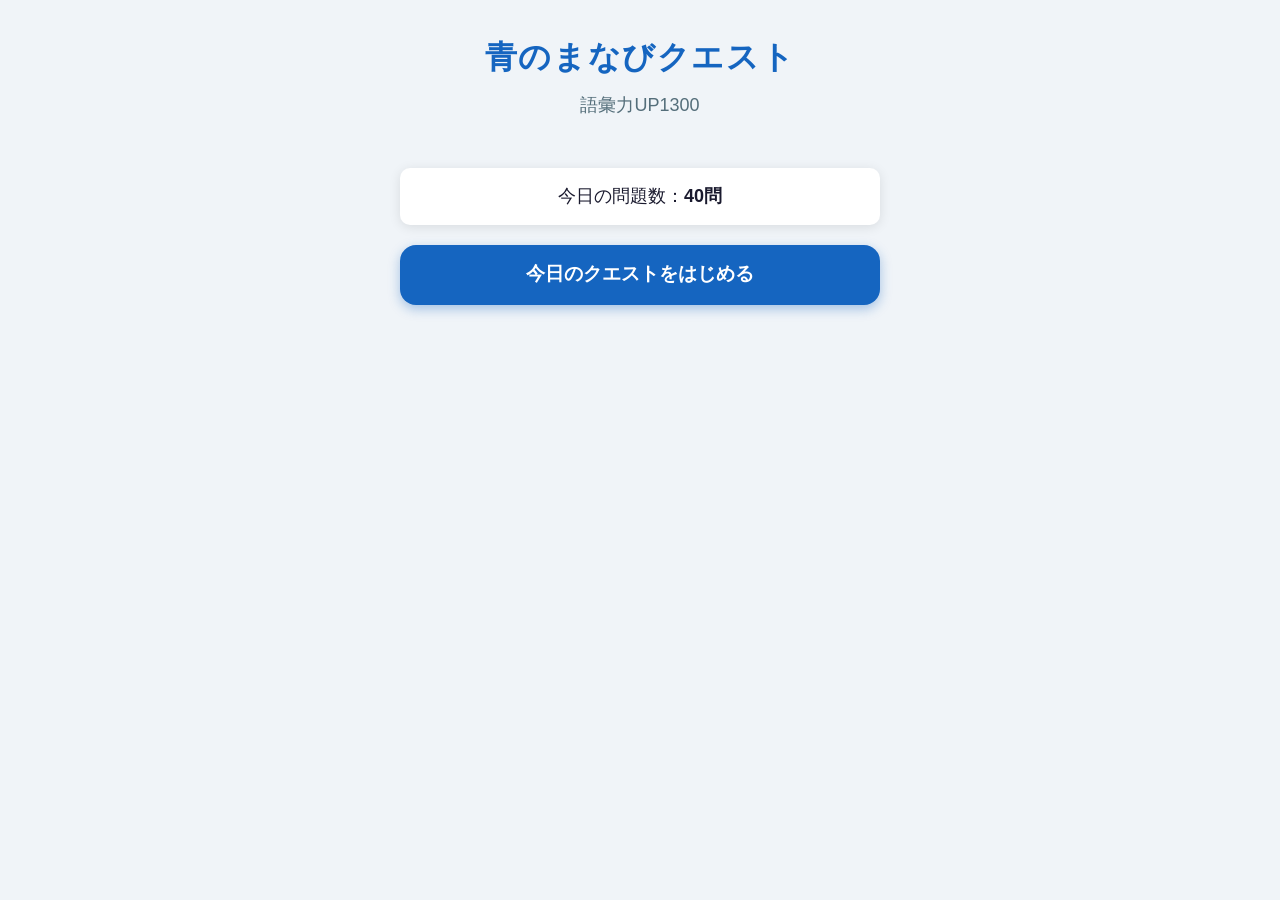
==== app/index.html @ 738be44b "feat: add initial vocab learning app UI Co-Authored-By: Claude Sonnet 4.6 <noreply@anthropic.com>" ====
<!DOCTYPE html>
<html lang="ja">
<head>
  <meta charset="UTF-8">
  <meta name="viewport" content="width=device-width, initial-scale=1.0, user-scalable=no">
  <title>青のまなびクエスト</title>
  <link rel="icon" href="favicon.png" type="image/png">
  <link rel="stylesheet" href="style.css">
</head>
<body>
  <div id="app">
    <div class="loading">読み込み中…</div>
  </div>
  <script src="app.js"></script>
</body>
</html>
---- app/style.css ----
/* ============================================================
   青のまなびクエスト — style.css
   iPad縦向き（768px前後）を基準に設計
   ============================================================ */

:root {
  --color-primary: #1565C0;
  --color-primary-dark: #0D47A1;
  --color-primary-light: #E3F2FD;
  --color-correct: #2E7D32;
  --color-correct-bg: #E8F5E9;
  --color-wrong: #C62828;
  --color-wrong-bg: #FFEBEE;
  --color-triangle: #E65100;
  --color-triangle-bg: #FFF3E0;
  --color-cleared1: #1565C0;
  --color-cleared2: #6A1B9A;
  --color-retry: #757575;
  --color-bg: #F0F4F8;
  --color-card: #FFFFFF;
  --color-text: #1A1A2E;
  --color-text-secondary: #546E7A;
  --color-border: #CFD8DC;
  --radius: 16px;
  --radius-sm: 10px;
  --shadow: 0 2px 12px rgba(0,0,0,0.10);
}

*, *::before, *::after {
  box-sizing: border-box;
  margin: 0;
  padding: 0;
}

html, body {
  height: 100%;
  background: var(--color-bg);
  color: var(--color-text);
  font-family: 'Hiragino Kaku Gothic ProN', 'Hiragino Sans', 'Meiryo', sans-serif;
  font-size: 18px;
  line-height: 1.6;
  -webkit-text-size-adjust: 100%;
}

#app {
  min-height: 100vh;
  display: flex;
  flex-direction: column;
  align-items: center;
}

.loading {
  margin-top: 40vh;
  color: var(--color-text-secondary);
  font-size: 20px;
}

/* ============================================================
   共通スクリーン
   ============================================================ */
.screen {
  width: 100%;
  max-width: 680px;
  padding: 24px 20px 60px;
}

/* ============================================================
   ホーム画面
   ============================================================ */
.screen-home {
  display: flex;
  flex-direction: column;
  align-items: center;
  padding-top: 60px;
}

.home-header {
  text-align: center;
  margin-bottom: 48px;
}

.home-title {
  font-size: 32px;
  font-weight: bold;
  color: var(--color-primary);
  letter-spacing: 0.05em;
}

.home-subtitle {
  font-size: 18px;
  color: var(--color-text-secondary);
  margin-top: 8px;
}

.home-body {
  width: 100%;
  max-width: 480px;
  display: flex;
  flex-direction: column;
  align-items: center;
  gap: 20px;
}

.home-info {
  font-size: 18px;
  color: var(--color-text);
  background: var(--color-card);
  border-radius: var(--radius-sm);
  padding: 14px 24px;
  width: 100%;
  text-align: center;
  box-shadow: var(--shadow);
}

.home-progress-note {
  font-size: 16px;
  color: var(--color-text-secondary);
  text-align: center;
  padding: 4px 0;
}

.home-completed-msg {
  background: var(--color-correct-bg);
  border: 2px solid var(--color-correct);
  border-radius: var(--radius);
  padding: 20px 24px;
  text-align: center;
  color: var(--color-correct);
  font-size: 20px;
  font-weight: bold;
  width: 100%;
}

/* ============================================================
   ボタン共通
   ============================================================ */
.btn {
  display: block;
  width: 100%;
  border: none;
  border-radius: var(--radius);
  font-family: inherit;
  font-size: 19px;
  font-weight: bold;
  cursor: pointer;
  transition: opacity 0.15s, transform 0.1s;
  text-align: center;
  padding: 16px 20px;
  min-height: 60px;
  line-height: 1.4;
}

.btn:active {
  opacity: 0.8;
  transform: scale(0.98);
}

.btn-start {
  background: var(--color-primary);
  color: #fff;
  box-shadow: 0 4px 12px rgba(21,101,192,0.35);
  max-width: 480px;
}

.btn-start:hover {
  background: var(--color-primary-dark);
}

/* ============================================================
   問題画面
   ============================================================ */
.screen-question {
  display: flex;
  flex-direction: column;
  gap: 0;
}

.question-header {
  display: flex;
  justify-content: space-between;
  align-items: center;
  padding: 12px 4px;
  margin-bottom: 4px;
}

.question-progress {
  font-size: 16px;
  font-weight: bold;
  color: var(--color-primary);
}

.question-phase {
  font-size: 14px;
  color: var(--color-text-secondary);
  background: var(--color-primary-light);
  border-radius: 6px;
  padding: 4px 10px;
}

.question-word {
  background: var(--color-primary);
  color: #fff;
  border-radius: var(--radius) var(--radius) 0 0;
  padding: 20px 20px 16px;
  margin-bottom: 0;
}

.word {
  font-size: 30px;
  font-weight: bold;
  display: block;
}

.reading {
  font-size: 16px;
  opacity: 0.85;
  margin-top: 4px;
  display: block;
}

.question-context {
  background: var(--color-card);
  padding: 10px 28px;
  font-size: 17px;
  line-height: 1.7;
}

.context-label {
  font-size: 12px;
  font-weight: bold;
  color: var(--color-primary);
  display: block;
  margin-bottom: 4px;
  text-transform: uppercase;
  letter-spacing: 0.08em;
}

.question-text {
  background: var(--color-primary-light);
  padding: 18px 20px;
  font-size: 20px;
  font-weight: bold;
  border-left: 4px solid var(--color-primary);
  border-bottom: 2px solid var(--color-border);
  margin-top: 10px;
  margin-bottom: 16px;
}

/* ============================================================
   選択肢
   ============================================================ */
.choices {
  display: flex;
  flex-direction: column;
  gap: 12px;
  margin-bottom: 20px;
}

.btn-choice {
  background: var(--color-card);
  color: var(--color-text);
  border: 2px solid var(--color-border);
  border-radius: var(--radius-sm);
  padding: 16px 16px;
  min-height: 64px;
  font-size: 18px;
  font-weight: normal;
  text-align: left;
  display: flex;
  align-items: center;
  gap: 12px;
  box-shadow: var(--shadow);
}

.btn-choice:hover:not(:disabled) {
  border-color: var(--color-primary);
  background: var(--color-primary-light);
}

.btn-choice.disabled {
  cursor: default;
  opacity: 1;
  transform: none;
}

.btn-choice.correct-answer {
  background: var(--color-correct-bg);
  border-color: var(--color-correct);
  border-width: 3px;
}

.btn-choice.wrong-answer {
  background: var(--color-wrong-bg);
  border-color: var(--color-wrong);
  border-width: 3px;
}

.choice-label {
  font-size: 15px;
  font-weight: bold;
  color: var(--color-primary);
  min-width: 28px;
  background: var(--color-primary-light);
  border-radius: 6px;
  padding: 2px 6px;
  text-align: center;
  flex-shrink: 0;
}

.correct-answer .choice-label {
  background: var(--color-correct);
  color: #fff;
}

.wrong-answer .choice-label {
  background: var(--color-wrong);
  color: #fff;
}

.choice-text {
  flex: 1;
  word-break: break-all;
}

/* ============================================================
   回答後の結果ブロック
   ============================================================ */
.result-block {
  border-radius: var(--radius-sm);
  padding: 18px 20px;
  margin-bottom: 16px;
}

.result-correct {
  background: var(--color-correct-bg);
  border-left: 5px solid var(--color-correct);
}

.result-wrong {
  background: var(--color-wrong-bg);
  border-left: 5px solid var(--color-wrong);
}

.result-label {
  font-size: 22px;
  font-weight: bold;
  margin-bottom: 8px;
}

.result-correct .result-label { color: var(--color-correct); }
.result-wrong .result-label { color: var(--color-wrong); }

.result-answer {
  font-size: 17px;
  margin-bottom: 8px;
}

.result-explanation {
  font-size: 17px;
  line-height: 1.65;
  color: var(--color-text-secondary);
}

/* ============================================================
   アクションボタン（次へ・ちょっとあやしい）
   ============================================================ */
.answer-actions {
  display: flex;
  flex-direction: column;
  gap: 12px;
}

.btn-unsure {
  background: var(--color-triangle-bg);
  color: var(--color-triangle);
  border: 2px solid var(--color-triangle);
  font-size: 18px;
}

.btn-unsure-active {
  background: var(--color-triangle);
  color: #fff;
}

.unsure-hint {
  font-size: 14px;
  color: var(--color-text-secondary);
  padding: 0 4px;
  line-height: 1.5;
}

.btn-next {
  background: var(--color-primary);
  color: #fff;
  font-size: 20px;
}

/* ============================================================
   通常完了画面
   ============================================================ */
.screen-complete {
  display: flex;
  flex-direction: column;
  align-items: center;
  padding-top: 48px;
  gap: 28px;
  text-align: center;
}

.complete-header {
  font-size: 26px;
  font-weight: bold;
  color: var(--color-primary);
}

.complete-summary {
  background: var(--color-card);
  border-radius: var(--radius);
  padding: 24px 32px;
  box-shadow: var(--shadow);
  display: flex;
  flex-direction: column;
  gap: 12px;
  width: 100%;
  max-width: 400px;
}

.summary-item {
  font-size: 20px;
}

.summary-circle { color: var(--color-correct); }
.summary-triangle { color: var(--color-triangle); }
.summary-cross { color: var(--color-wrong); }

.complete-message {
  font-size: 20px;
  line-height: 1.8;
  color: var(--color-text);
}

.complete-icon {
  font-size: 48px;
  margin-bottom: 8px;
}

.mastered-count {
  font-size: 18px;
  color: var(--color-primary);
  background: var(--color-primary-light);
  border-radius: var(--radius-sm);
  padding: 12px 20px;
  width: 100%;
  max-width: 400px;
}

/* ============================================================
   振り返り画面
   ============================================================ */
.screen-review {
  display: flex;
  flex-direction: column;
  gap: 20px;
}

.review-header {
  font-size: 24px;
  font-weight: bold;
  color: var(--color-primary);
  padding: 12px 4px 0;
}

.review-subheader {
  font-size: 16px;
  color: var(--color-text-secondary);
  padding: 0 4px;
  margin-top: -12px;
}

.review-summary {
  background: var(--color-card);
  border-radius: var(--radius);
  padding: 20px;
  box-shadow: var(--shadow);
  display: flex;
  flex-direction: column;
  gap: 8px;
}

.review-summary-row {
  font-size: 17px;
  display: flex;
  justify-content: space-between;
}

.review-list {
  display: flex;
  flex-direction: column;
  gap: 14px;
}

.review-item {
  background: var(--color-card);
  border-radius: var(--radius-sm);
  padding: 18px 20px;
  box-shadow: var(--shadow);
  border-left: 5px solid var(--color-border);
  display: flex;
  flex-direction: column;
  gap: 8px;
}

.review-item-cleared1 { border-left-color: var(--color-cleared1); }
.review-item-cleared2 { border-left-color: var(--color-cleared2); }
.review-item-retry    { border-left-color: var(--color-retry); }

.review-word {
  font-size: 22px;
  font-weight: bold;
  display: flex;
  align-items: center;
  flex-wrap: wrap;
  gap: 8px;
}

.review-reading {
  font-size: 15px;
  font-weight: normal;
  color: var(--color-text-secondary);
}

.review-normal-mark {
  font-size: 18px;
  background: var(--color-triangle-bg);
  color: var(--color-triangle);
  border-radius: 6px;
  padding: 2px 8px;
}

.review-normal-mark.cross {
  background: var(--color-wrong-bg);
  color: var(--color-wrong);
}

.review-answer {
  font-size: 17px;
}

.review-explanation {
  font-size: 16px;
  color: var(--color-text-secondary);
  line-height: 1.6;
}

.review-status {
  font-size: 16px;
  font-weight: bold;
  display: inline-block;
  padding: 4px 12px;
  border-radius: 6px;
  align-self: flex-start;
}

.status-cleared1 {
  background: var(--color-primary-light);
  color: var(--color-cleared1);
}

.status-cleared2 {
  background: #F3E5F5;
  color: var(--color-cleared2);
}

.status-retry {
  background: #F5F5F5;
  color: var(--color-retry);
}

/* ============================================================
   エラー画面
   ============================================================ */
.screen-error {
  display: flex;
  flex-direction: column;
  align-items: center;
  padding-top: 80px;
  gap: 24px;
  text-align: center;
}

.error-title {
  font-size: 22px;
  font-weight: bold;
  color: var(--color-wrong);
}

.error-body {
  font-size: 18px;
  line-height: 1.7;
  color: var(--color-text);
}

.error-detail {
  font-size: 14px;
  color: var(--color-text-secondary);
  font-family: monospace;
  background: #f0f0f0;
  padding: 8px 16px;
  border-radius: 6px;
  max-width: 480px;
  word-break: break-all;
}

/* ============================================================
   レスポンシブ（大きな画面）
   ============================================================ */
/* ============================================================
   花丸スタンプ・ほめことば
   ============================================================ */
.hanamaru-wrap {
  display: flex;
  flex-direction: column;
  align-items: center;
  gap: 12px;
}

.hanamaru {
  width: 160px;
  height: 160px;
  transform: rotate(-10deg);
  animation: stampIn 0.55s cubic-bezier(0.36, 0.07, 0.19, 0.97) forwards;
  opacity: 0;
}

@keyframes stampIn {
  0%   { transform: rotate(-12deg) scale(2.5); opacity: 0; }
  55%  { transform: rotate(-12deg) scale(0.88); opacity: 1; }
  75%  { transform: rotate(-12deg) scale(1.06); opacity: 1; }
  100% { transform: rotate(-12deg) scale(1);    opacity: 1; }
}

.praise-word {
  font-size: 30px;
  font-weight: 900;
  color: var(--color-primary);
  animation: praiseIn 0.45s ease-out 0.35s both;
}

@keyframes praiseIn {
  0%   { transform: scale(0.4) rotate(-4deg); opacity: 0; }
  65%  { transform: scale(1.12) rotate(2deg); opacity: 1; }
  100% { transform: scale(1) rotate(0deg);    opacity: 1; }
}

/* ============================================================
   正解エフェクト
   ============================================================ */
.confetti {
  position: fixed;
  pointer-events: none;
  z-index: 9999;
  font-size: 22px;
  animation: confettiDrop 1.2s ease-in forwards;
}

@keyframes confettiDrop {
  0%   { transform: translateY(-10px) rotate(0deg);   opacity: 1; }
  100% { transform: translateY(90px)  rotate(360deg); opacity: 0; }
}

@media (min-width: 720px) {
  .screen {
    padding: 32px 28px 80px;
  }

  .question-word { padding: 24px 28px 20px; }
  .question-context { padding: 10px 28px; }
  .question-text { padding: 20px 28px; }

  .word { font-size: 36px; }
}
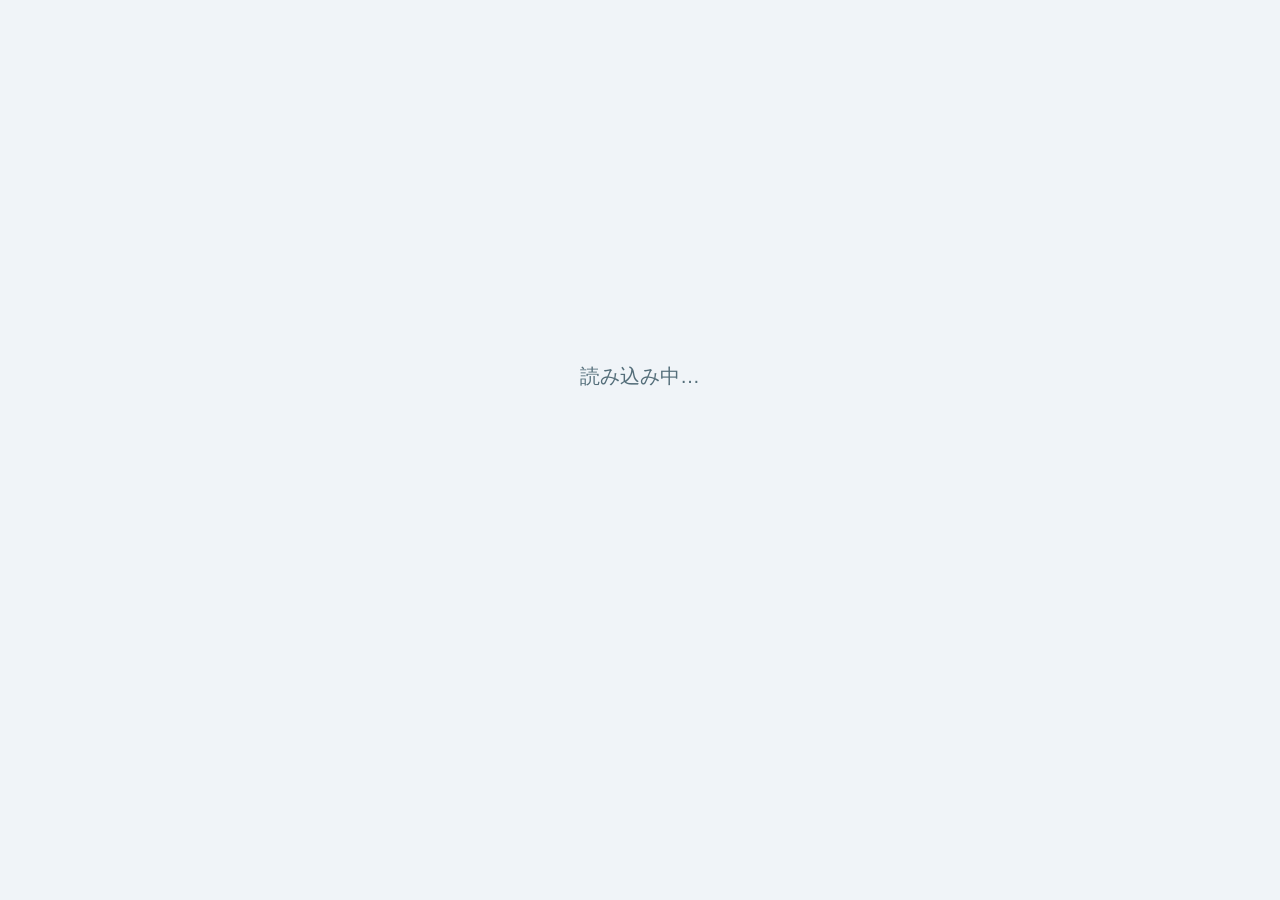
==== commit 963052ec: "feat: add Firebase sync and GitHub Pages deployment - Add Firebase Realtime Database integration for" ====
--- a/app/index.html
+++ b/app/index.html
@@ -11,6 +11,6 @@
   <div id="app">
     <div class="loading">読み込み中…</div>
   </div>
-  <script src="app.js"></script>
+  <script type="module" src="app.js"></script>
 </body>
 </html>
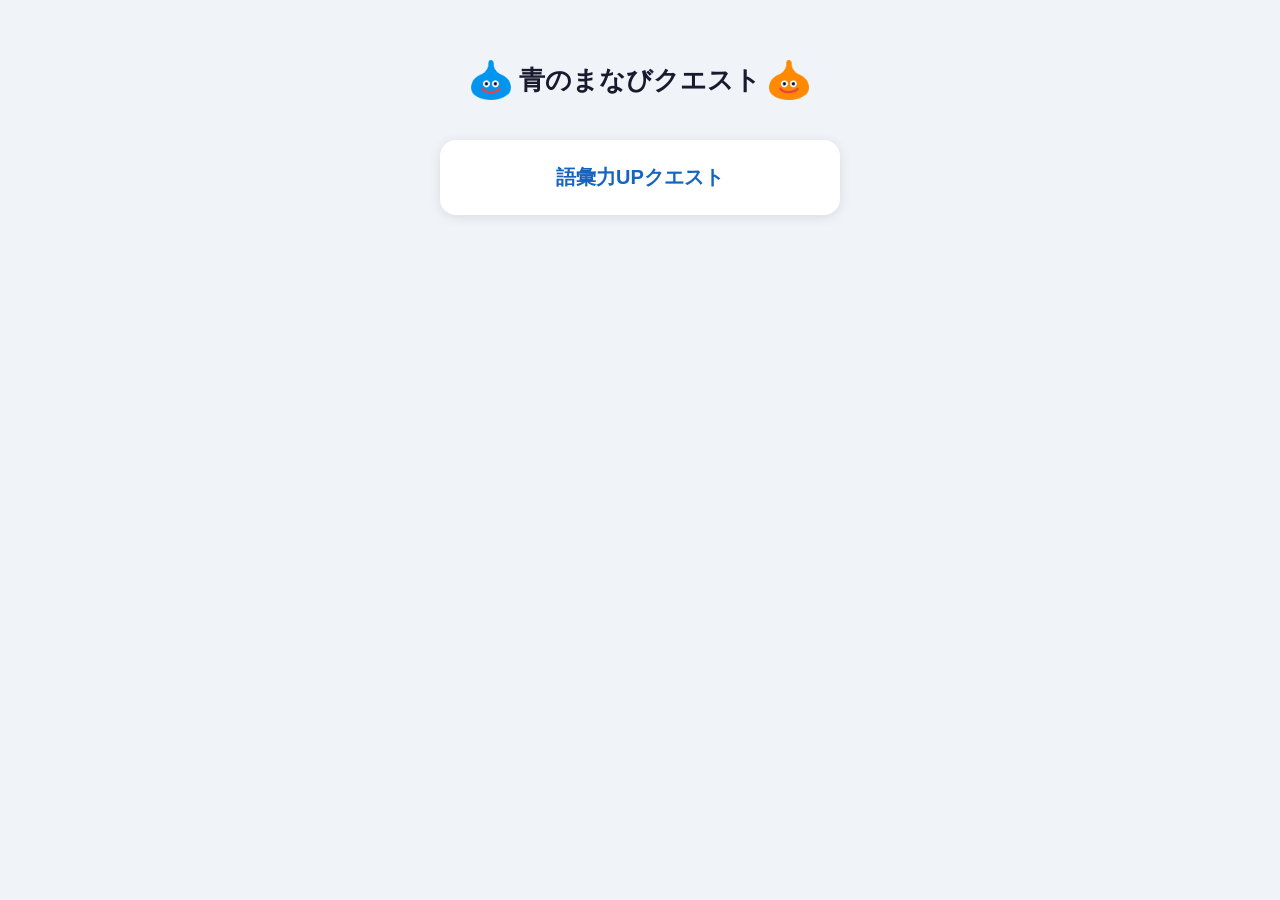
==== commit 4afc0c84: "refactor: split app and working dirs into per-subject vocab1300 folders Moves the vocab quest into a" ====
--- a/app/index.html
+++ b/app/index.html
@@ -4,13 +4,75 @@
   <meta charset="UTF-8">
   <meta name="viewport" content="width=device-width, initial-scale=1.0, user-scalable=no">
   <title>青のまなびクエスト</title>
-  <link rel="icon" href="favicon.png" type="image/png">
-  <link rel="stylesheet" href="style.css">
+  <link rel="icon" href="vocab1300/favicon.png" type="image/png">
+  <style>
+    :root {
+      --color-primary: #1565C0;
+      --color-primary-dark: #0D47A1;
+      --color-bg: #F0F4F8;
+      --color-card: #FFFFFF;
+      --color-text: #1A1A2E;
+      --color-text-secondary: #546E7A;
+      --radius: 16px;
+      --shadow: 0 2px 12px rgba(0,0,0,0.10);
+    }
+    * { box-sizing: border-box; margin: 0; padding: 0; }
+    html, body {
+      height: 100%;
+      background: var(--color-bg);
+      color: var(--color-text);
+      font-family: 'Hiragino Kaku Gothic ProN', 'Hiragino Sans', 'Meiryo', sans-serif;
+      -webkit-text-size-adjust: 100%;
+    }
+    #hub {
+      min-height: 100vh;
+      display: flex;
+      flex-direction: column;
+      align-items: center;
+      padding: 60px 20px;
+    }
+    .hub-title {
+      font-size: 26px;
+      font-weight: bold;
+      margin-bottom: 40px;
+      display: flex;
+      align-items: center;
+      gap: 8px;
+    }
+    .hub-title img { width: 40px; height: 40px; }
+    .quest-list {
+      width: 100%;
+      max-width: 400px;
+      display: flex;
+      flex-direction: column;
+      gap: 20px;
+    }
+    .quest-card {
+      display: block;
+      background: var(--color-card);
+      border-radius: var(--radius);
+      box-shadow: var(--shadow);
+      padding: 24px;
+      text-align: center;
+      font-size: 20px;
+      font-weight: bold;
+      color: var(--color-primary);
+      text-decoration: none;
+    }
+    .quest-card:active { background: var(--color-primary-dark); color: #fff; }
+  </style>
 </head>
 <body>
-  <div id="app">
-    <div class="loading">読み込み中…</div>
+  <div id="hub">
+    <div class="hub-title">
+      <img src="vocab1300/images/slime.png" alt="">
+      青のまなびクエスト
+      <img src="vocab1300/images/slime-orange.png" alt="">
+    </div>
+    <div class="quest-list">
+      <a class="quest-card" href="vocab1300/index.html">語彙力UPクエスト</a>
+      <!-- 算数クエスト: 準備中のため非表示。実装できたらここに quest-card を追加 -->
+    </div>
   </div>
-  <script type="module" src="app.js"></script>
 </body>
 </html>
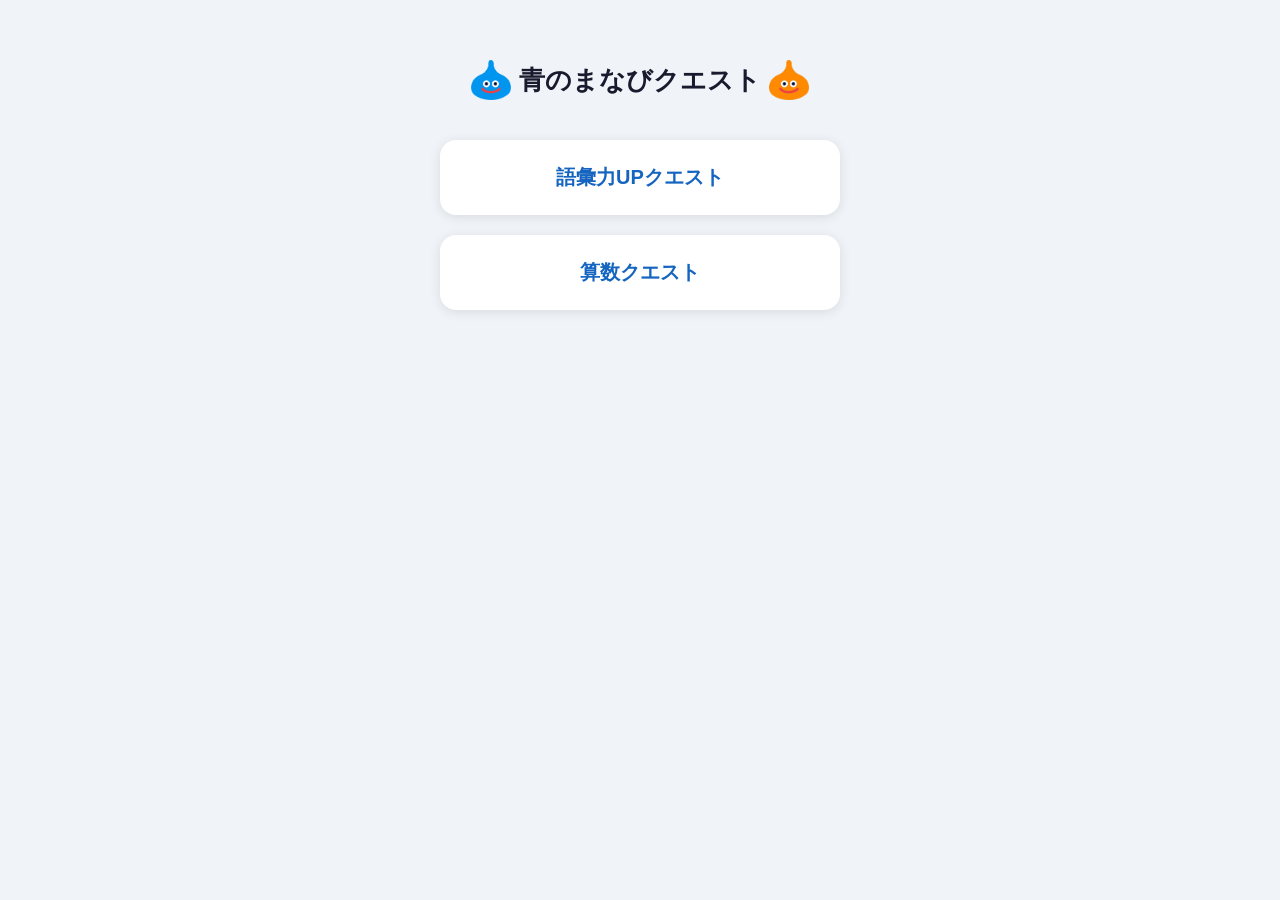
==== commit 5dd28efc: "feat: add math quest with 8 memorization items Adds a new algorithm/memorization-drill quest (square" ====
--- a/app/index.html
+++ b/app/index.html
@@ -71,7 +71,7 @@
     </div>
     <div class="quest-list">
       <a class="quest-card" href="vocab1300/index.html">語彙力UPクエスト</a>
-      <!-- 算数クエスト: 準備中のため非表示。実装できたらここに quest-card を追加 -->
+      <a class="quest-card" href="math/index.html">算数クエスト</a>
     </div>
   </div>
 </body>
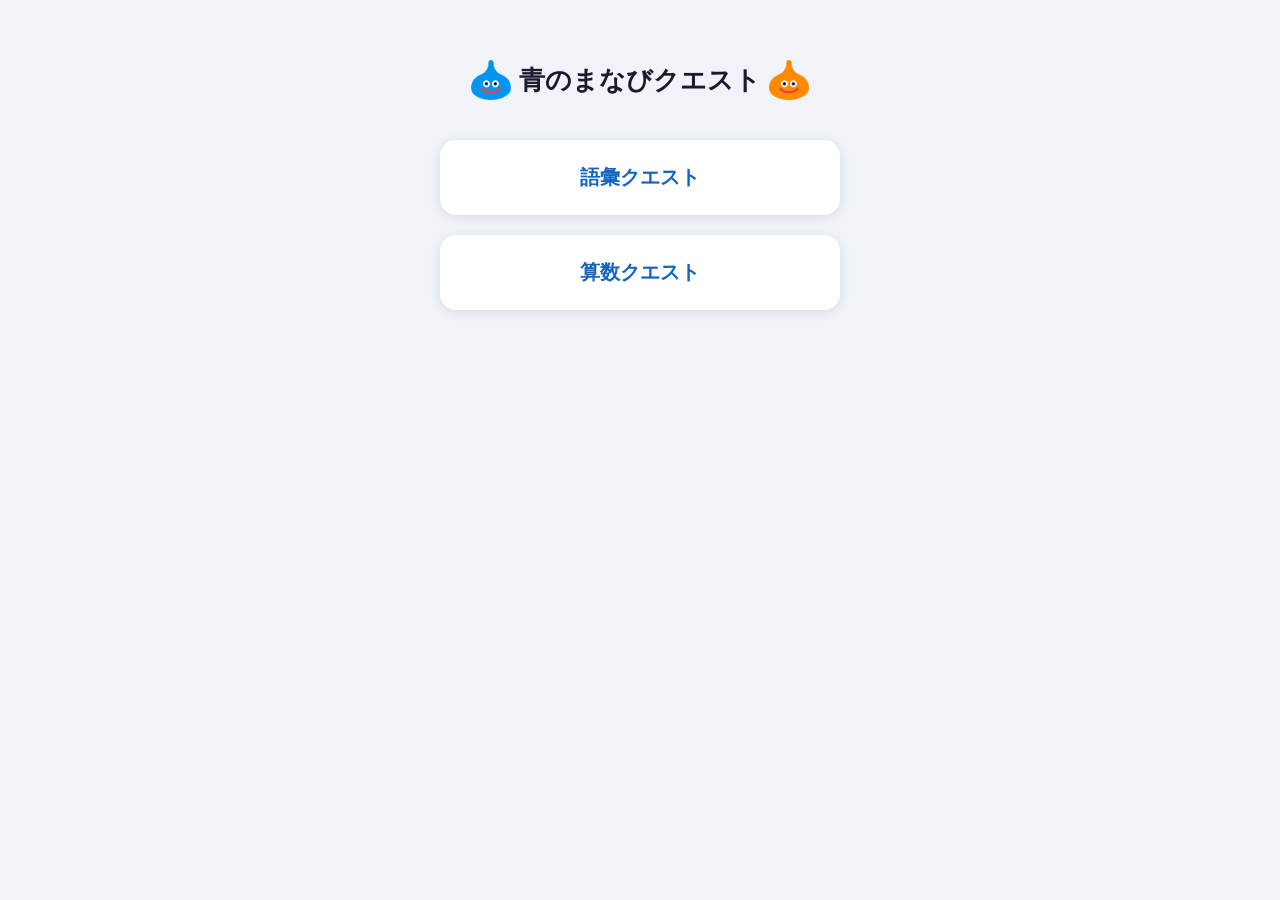
==== commit 872d2fe5: "refactor: nest vocab1300 under app/vocab/ for genre-level top page The top page listed materials fla" ====
--- a/app/index.html
+++ b/app/index.html
@@ -4,7 +4,7 @@
   <meta charset="UTF-8">
   <meta name="viewport" content="width=device-width, initial-scale=1.0, user-scalable=no">
   <title>青のまなびクエスト</title>
-  <link rel="icon" href="vocab1300/favicon.png" type="image/png">
+  <link rel="icon" href="vocab/vocab1300/favicon.png" type="image/png">
   <style>
     :root {
       --color-primary: #1565C0;
@@ -65,12 +65,12 @@
 <body>
   <div id="hub">
     <div class="hub-title">
-      <img src="vocab1300/images/slime.png" alt="">
+      <img src="vocab/vocab1300/images/slime.png" alt="">
       青のまなびクエスト
-      <img src="vocab1300/images/slime-orange.png" alt="">
+      <img src="vocab/vocab1300/images/slime-orange.png" alt="">
     </div>
     <div class="quest-list">
-      <a class="quest-card" href="vocab1300/index.html">語彙力UPクエスト</a>
+      <a class="quest-card" href="vocab/index.html">語彙クエスト</a>
       <a class="quest-card" href="math/index.html">算数クエスト</a>
     </div>
   </div>
